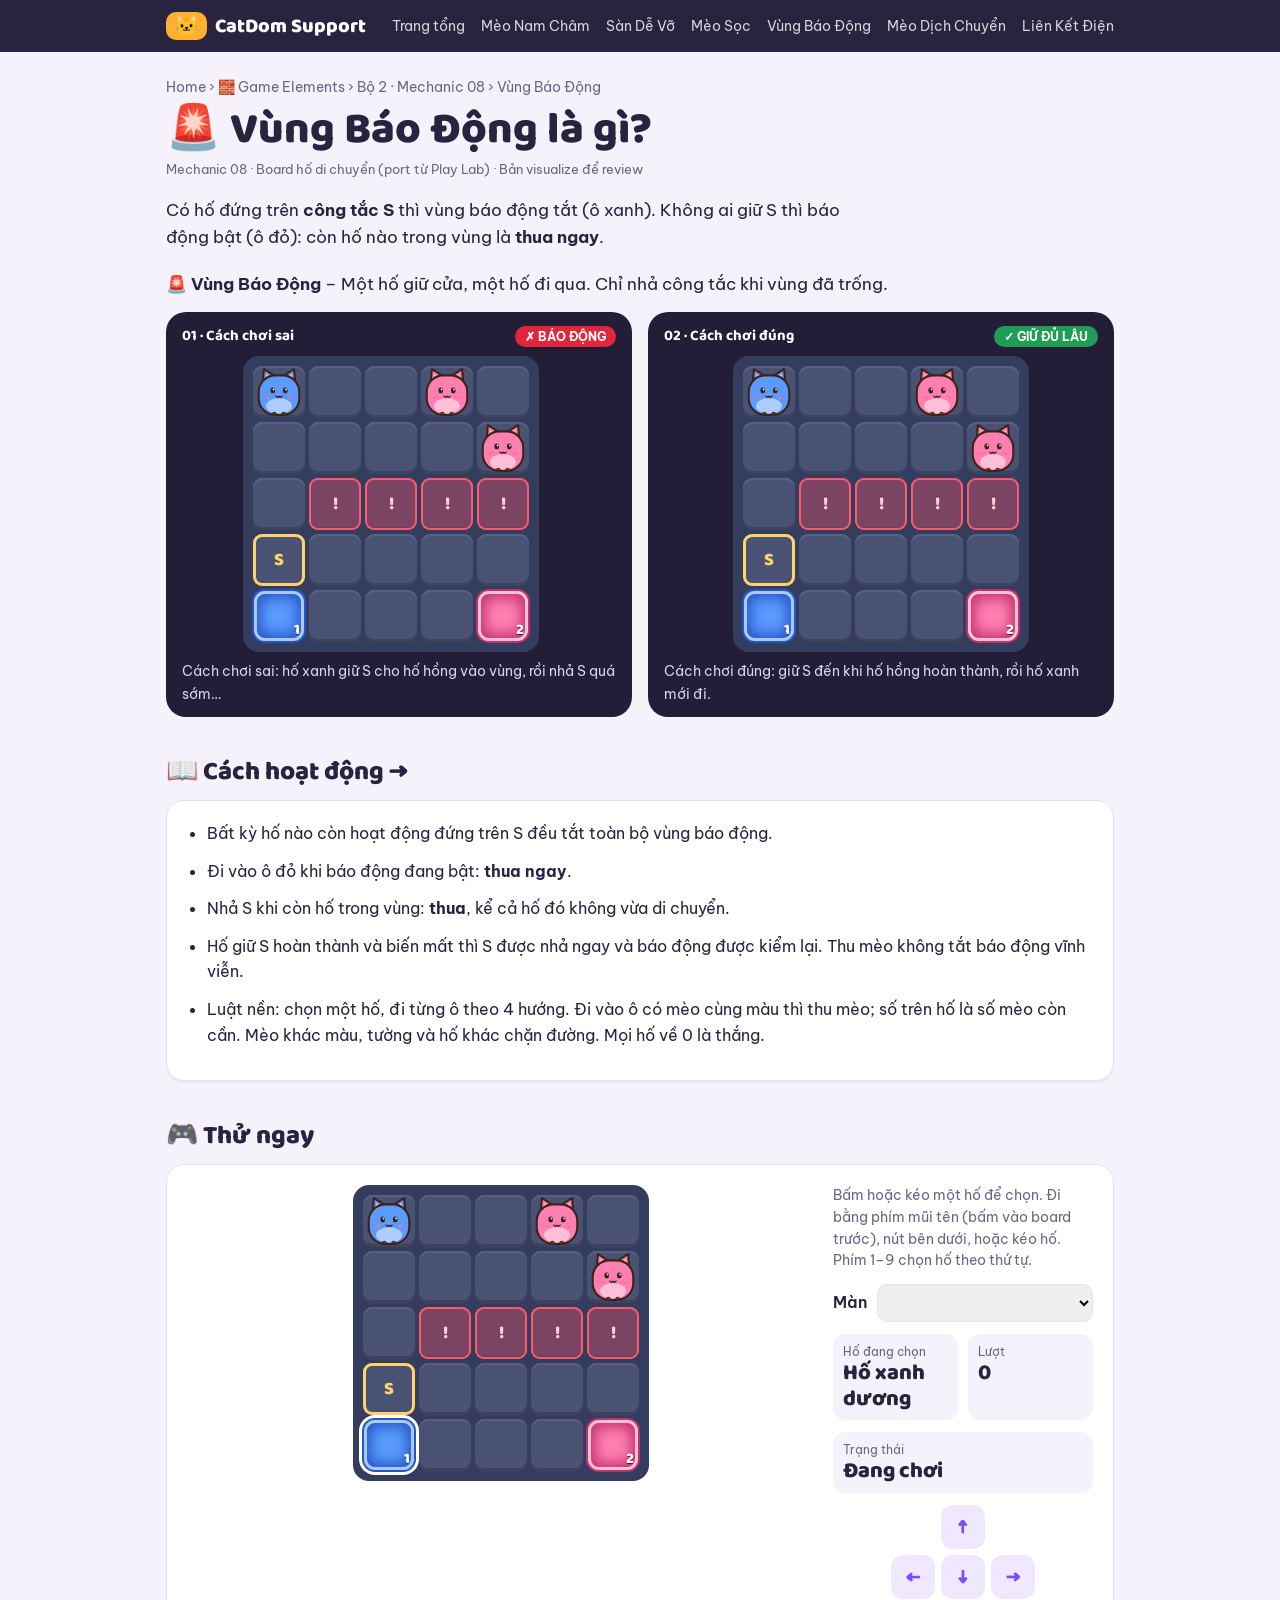
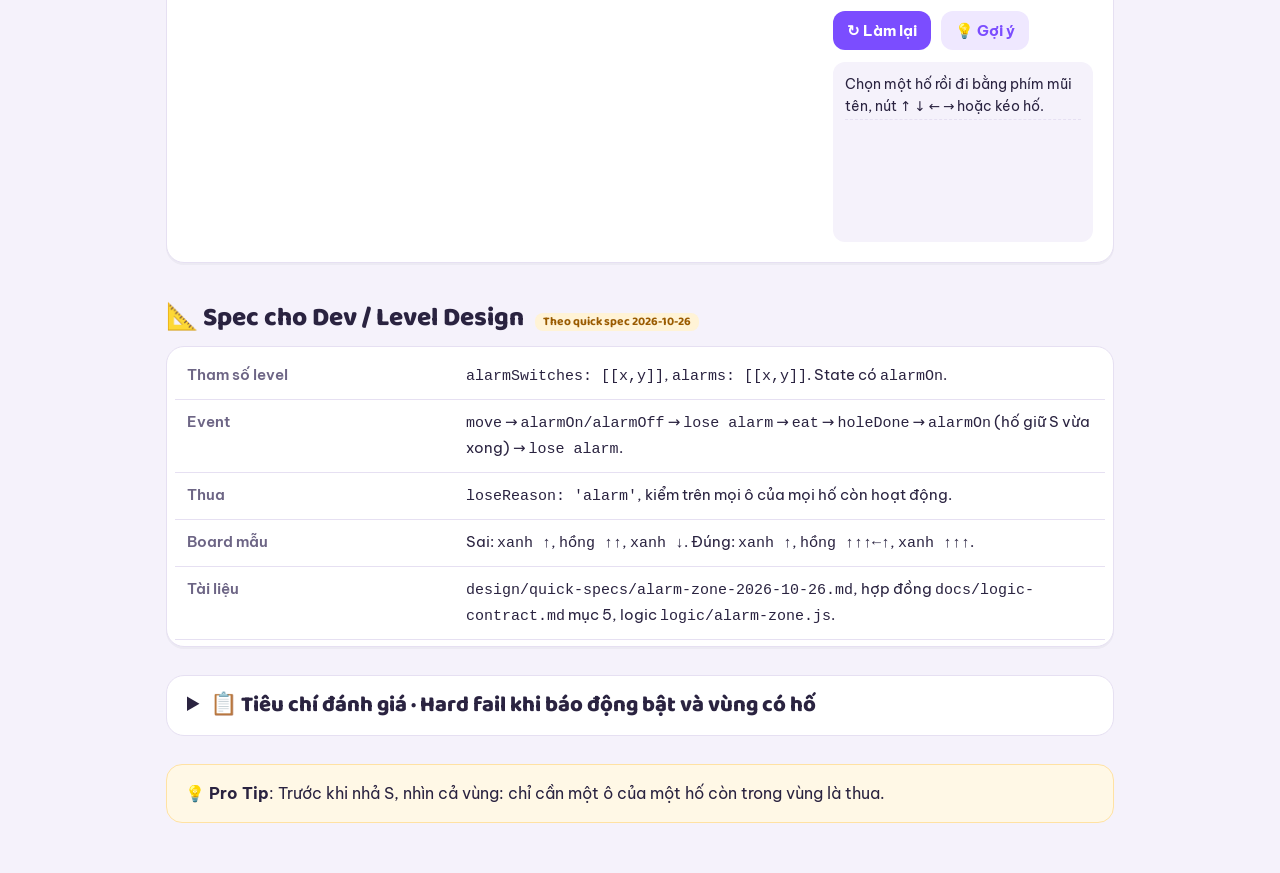
==== alarm-zone.html @ f77ca45d "[orchestrator] Bước 4–6 hợp nhất Play Lab: kit board hố di chuyển, 6 trang chi tiết, trang tổng 10 m" ====
<!doctype html>
<html lang="vi">
<head>
<meta charset="utf-8">
<meta name="viewport" content="width=device-width, initial-scale=1">
<title>Vùng Báo Động</title>
<link rel="preconnect" href="https://fonts.googleapis.com">
<link rel="preconnect" href="https://fonts.gstatic.com" crossorigin>
<link href="https://fonts.googleapis.com/css2?family=Baloo+2:wght@600;700;800&family=Be+Vietnam+Pro:wght@400;500;600;700&display=swap" rel="stylesheet">
<link rel="stylesheet" href="assets/catdom-kit.css">
<script src="https://cdnjs.cloudflare.com/ajax/libs/gsap/3.12.5/gsap.min.js"></script>
<script src="logic/_board-move.js" onerror="this.remove()"></script>
<script src="logic/alarm-zone.js" onerror="this.remove()"></script>
<script src="boards/lab-fixtures.js"></script>
<script src="assets/catdom-kit.js"></script>
</head>
<body>
<header class="topbar"><div class="in">
  <div class="logo"><span>🐱</span> CatDom Support</div>
  <nav><a href="index.html">Trang tổng</a><a href="magnet.html">Mèo Nam Châm</a><a href="fragile-floor.html">Sàn Dễ Vỡ</a><a href="stripe-cat.html">Mèo Sọc</a><a href="alarm-zone.html">Vùng Báo Động</a><a href="teleport-cat.html">Mèo Dịch Chuyển</a><a href="electric-link.html">Liên Kết Điện</a></nav>
</div></header>

<main>
  <div class="crumb">Home › 🧱 Game Elements › Bộ 2 · Mechanic 08 › Vùng Báo Động</div>
  <h1>🚨 Vùng Báo Động là gì?</h1>
  <div class="meta">Mechanic 08 · Board hố di chuyển (port từ Play Lab) · Bản visualize để review</div>

  <p class="lead">Có hố đứng trên <b>công tắc S</b> thì vùng báo động tắt (ô xanh). Không ai giữ S thì báo động bật (ô đỏ): còn hố nào trong vùng là <b>thua ngay</b>.</p>

  <p class="entry">🚨 <b>Vùng Báo Động</b> – Một hố giữ cửa, một hố đi qua. Chỉ nhả công tắc khi vùng đã trống.</p>

  <div class="demos">
    <div class="demo">
      <div class="demo-head">01 · Cách chơi sai <span class="pill bad">✗ BÁO ĐỘNG</span></div>
      <div class="stage-wrap"><div id="demoBad"></div></div>
      <div class="caption" id="capBad"></div>
    </div>
    <div class="demo">
      <div class="demo-head">02 · Cách chơi đúng <span class="pill ok">✓ GIỮ ĐỦ LÂU</span></div>
      <div class="stage-wrap"><div id="demoGood"></div></div>
      <div class="caption" id="capGood"></div>
    </div>
  </div>

  <h2>📖 Cách hoạt động →</h2>
  <div class="card">
    <ul class="rules">
      <li>Bất kỳ hố nào còn hoạt động đứng trên S đều tắt toàn bộ vùng báo động.</li>
      <li>Đi vào ô đỏ khi báo động đang bật: <b>thua ngay</b>.</li>
      <li>Nhả S khi còn hố trong vùng: <b>thua</b>, kể cả hố đó không vừa di chuyển.</li>
      <li>Hố giữ S hoàn thành và biến mất thì S được nhả ngay và báo động được kiểm lại. Thu mèo không tắt báo động vĩnh viễn.</li>
      <li>Luật nền: chọn một hố, đi từng ô theo 4 hướng. Đi vào ô có mèo cùng màu thì thu mèo; số trên hố là số mèo còn cần. Mèo khác màu, tường và hố khác chặn đường. Mọi hố về 0 là thắng.</li>
    </ul>
  </div>

  <h2>🎮 Thử ngay</h2>
  <div class="card play">
    <div><div class="stage-wrap"><div id="playStage"></div></div></div>
    <div class="panel">
      <p class="hint">Bấm hoặc kéo một hố để chọn. Đi bằng phím mũi tên (bấm vào board trước), nút bên dưới, hoặc kéo hố. Phím 1–9 chọn hố theo thứ tự.</p>
      <div class="ctrl"><label for="fixture">Màn</label><select id="fixture"></select></div>
      <div class="stat">
        <div><small>Hố đang chọn</small><strong id="sHole">–</strong></div>
        <div><small>Lượt</small><strong id="sTurn">0</strong></div>
      </div>
      <div class="stat"><div><small>Trạng thái</small><strong id="sStatus">–</strong></div></div>
      <div class="pad-ctrl" role="group" aria-label="Đi hố đang chọn">
        <button type="button" data-dir="0,-1" aria-label="Lên">↑</button><button type="button" data-dir="-1,0" aria-label="Trái">←</button>
        <button type="button" data-dir="0,1" aria-label="Xuống">↓</button><button type="button" data-dir="1,0" aria-label="Phải">→</button>
      </div>
      <div class="ctrl"><button class="btn" id="reset" type="button">↻ Làm lại</button><button class="btn ghost" id="hint" type="button">💡 Gợi ý</button></div>
      <div class="log" id="log" aria-live="polite"></div>
    </div>
  </div>

  <h2>📐 Spec cho Dev / Level Design <span class="tag">Theo quick spec 2026-10-26</span></h2>
  <div class="card" style="padding:6px 8px">
    <table>
      <tr><th>Tham số level</th><td><code>alarmSwitches: [[x,y]]</code>, <code>alarms: [[x,y]]</code>. State có <code>alarmOn</code>.</td></tr>
      <tr><th>Event</th><td><code>move</code> → <code>alarmOn/alarmOff</code> → <code>lose alarm</code> → <code>eat</code> → <code>holeDone</code> → <code>alarmOn</code> (hố giữ S vừa xong) → <code>lose alarm</code>.</td></tr>
      <tr><th>Thua</th><td><code>loseReason: 'alarm'</code>, kiểm trên mọi ô của mọi hố còn hoạt động.</td></tr>
      <tr><th>Board mẫu</th><td>Sai: <code>xanh ↑</code>, <code>hồng ↑↑</code>, <code>xanh ↓</code>. Đúng: <code>xanh ↑</code>, <code>hồng ↑↑↑←↑</code>, <code>xanh ↑↑↑</code>.</td></tr>
      <tr><th>Tài liệu</th><td><code>design/quick-specs/alarm-zone-2026-10-26.md</code>, hợp đồng <code>docs/logic-contract.md</code> mục 5, logic <code>logic/alarm-zone.js</code>.</td></tr>
    </table>
  </div>

  <details class="review">
    <summary>📋 Tiêu chí đánh giá · Hard fail khi báo động bật và vùng có hố</summary>
    <div class="criteria">
      <article><div class="n">01</div><h3>Hiểu sau vài thao tác?</h3><p>Cho Xanh đi lên một ô, nhấn S: toàn bộ ô đỏ chuyển xanh. Cho Hồng đi lên hai ô vào vùng, rồi cho Xanh đi xuống: vùng đỏ bật lại và màn thua.</p><p><b>Hỏi người chơi:</b> Hố nào đang giữ S? Trước khi nhả, còn hố nào nằm trong vùng báo động không?</p></article>
      <article><div class="n">02</div><h3>Có case stuck / thua rõ ràng?</h3><p>Đi vào vùng đỏ khi S chưa được nhấn: thua ngay. Khi S được nhả, kiểm tra tất cả hố còn hoạt động: chỉ cần một hố còn nằm trong vùng thì thua, kể cả hố đó không vừa di chuyển.</p><p><b>Case an toàn:</b> Giữ công tắc đến khi hố đi qua đã ra khỏi toàn bộ vùng nguy hiểm hoặc hoàn thành và biến mất. Vùng trống thì có thể nhả S an toàn. Có thể bật/tắt lại nhiều lần.</p></article>
      <article><div class="n">03</div><h3>Visual có dễ demo?</h3><p>S có viền vàng và nhãn GIỮ khi được nhấn. Đường nối từ S tới vùng thể hiện quan hệ. Ô đỏ có ! khi bật, ô xanh có dấu kiểm khi tắt; trạng thái trên board cập nhật ngay.</p><p><b>Cần quan sát:</b> Người xem có hiểu công tắc phải được giữ liên tục và việc thu mèo không mở đường vĩnh viễn không?</p></article>
      <article><div class="n">04</div><h3>Thay đổi cách chơi ra sao?</h3><p>Người chơi dành một hố để hỗ trợ hố khác đi qua, rồi chỉ rút hố giữ khi tuyến đã an toàn.</p><p><b>Quyết định mới:</b> Chọn hố giữ S và thời điểm nhường đường. Hoàn thành hố giữ quá sớm cũng làm công tắc nhả và có thể gây thua.</p><p><b>Mật độ trên map:</b> Giới thiệu: một công tắc, một vùng và hai hố. Demo có case nhả sớm gây thua cùng case giữ đủ lâu để hoàn thành.</p><p><b>Rủi ro cần thử:</b> Cần nhìn rõ các ô vùng nguy hiểm kể cả khi báo động đang tắt. Nếu hố giữ hoàn thành trên S, phải biểu thị rõ công tắc vừa được nhả.</p></article>
    </div>
  </details>

  <div class="tip">💡 <b>Pro Tip</b>: Trước khi nhả S, nhìn cả vùng: chỉ cần một ô của một hố còn trong vùng là thua.</div>
</main>

<script>
CatDom.labPage('alarm-zone', {
  bad: "Cách chơi sai: hố xanh giữ S cho hố hồng vào vùng, rồi nhả S quá sớm…",
  good: "Cách chơi đúng: giữ S đến khi hố hồng hoàn thành, rồi hố xanh mới đi."
});
</script>
</body>
</html>
---- assets/catdom-kit.css ----
/* Bộ style dùng chung cho các trang demo mechanic CatDom. Tách từ selfish-cat.html (file mẫu chuẩn). */
:root{
  --bg:#f5f2fb; --card:#ffffff; --ink:#2a2340; --muted:#6d6585; --line:#e6e0f2;
  --accent:#7b4dff; --accent-soft:#efe8ff; --ok:#1f9d55; --ok-soft:#e3f7ea; --bad:#e0263b; --bad-soft:#fde6e9; --warn:#f08a00;
  --board:#353d5e; --tile:#4a5274; --tile-hi:#566086;
}
*{box-sizing:border-box}
html,body{margin:0}
body{background:var(--bg);color:var(--ink);font:16px/1.6 "Be Vietnam Pro",system-ui,sans-serif}
a{color:var(--accent)}
.topbar{background:#2a2340;color:#fff}
.topbar .in{max-width:980px;margin:auto;padding:12px 16px;display:flex;align-items:center;gap:10px}
.logo{font:800 20px/1 "Baloo 2",sans-serif;display:flex;align-items:center;gap:8px}
.logo span{background:#ffb02e;color:#2a2340;border-radius:10px;padding:4px 8px}
.topbar nav{margin-left:auto;display:flex;gap:16px;font-size:14px;opacity:.8}
.topbar nav a{color:#fff;text-decoration:none}
main{max-width:980px;margin:auto;padding:16px 16px 64px}
.crumb{font-size:14px;color:var(--muted);margin:8px 0 4px}
h1{font:800 clamp(30px,5vw,44px)/1.1 "Baloo 2",sans-serif;margin:8px 0 4px}
h2{font:800 26px/1.2 "Baloo 2",sans-serif;margin:40px 0 12px}
h3{font:700 19px/1.3 "Baloo 2",sans-serif;margin:0 0 4px}
.meta{font-size:13px;color:var(--muted)}
.card{background:var(--card);border:1px solid var(--line);border-radius:18px;padding:20px;box-shadow:0 2px 0 rgba(42,35,64,.04)}
.lead{font-size:17px;max-width:720px}
.entry{font-size:17px;margin:20px 0 14px}
.entry b{font-weight:700}

/* ---------- demo "GIF" ---------- */
.demos{display:grid;grid-template-columns:repeat(auto-fit,minmax(300px,1fr));gap:16px}
.demo{background:#231d38;border-radius:20px;padding:12px;color:#fff;overflow:hidden}
.demo-head{display:flex;align-items:center;justify-content:space-between;font:700 15px "Baloo 2",sans-serif;margin:0 4px 8px}
.pill{font:700 12px "Be Vietnam Pro",sans-serif;padding:3px 10px;border-radius:99px}
.pill.ok{background:var(--ok);color:#fff}.pill.bad{background:var(--bad);color:#fff}
.caption{min-height:44px;margin:8px 4px 0;font-size:14px;color:#d9d2f0;display:flex;align-items:center}
.stage-wrap{position:relative;width:100%;margin:0 auto}
.stage{position:absolute;left:0;top:0;transform-origin:0 0;border-radius:16px;background:var(--board);overflow:hidden;user-select:none}
.board,.lyr{position:absolute;inset:0}
.lyr{pointer-events:none}
.lyr.cats{pointer-events:auto}
.tile{position:absolute;width:52px;height:52px;margin:2px;border-radius:9px;background:var(--tile);box-shadow:inset 0 -3px 0 rgba(0,0,0,.18),inset 0 2px 0 var(--tile-hi)}
.hole{position:absolute;border-radius:11px}
.cat{position:absolute;width:56px;height:56px;display:grid;place-items:center}
.cat .body{width:52px;height:52px}
.cat svg{width:100%;height:100%;overflow:visible;display:block}
.clickable{cursor:pointer}
.cat.clickable:hover .body{transform:translateY(-3px);transition:transform .15s}
.badge{position:absolute;top:-4px;right:-4px;min-width:24px;height:24px;padding:0 6px;border-radius:12px;background:#fff;color:#2a2340;
  border:2.5px solid #2a2340;font:800 15px/19px "Baloo 2",sans-serif;text-align:center;z-index:2}
.badge.warn{background:#ffb02e}
.badge.danger{background:var(--bad);color:#fff;animation:pulse .6s ease-in-out infinite}
.badge.ok{background:var(--ok);color:#fff}
@keyframes pulse{50%{transform:scale(1.22)}}
.huff .body{animation:huff 2.4s ease-in-out infinite}
.angry .body{animation:rage .18s linear infinite}
@keyframes huff{0%,100%{transform:scale(1)}45%{transform:scale(1.04,.97)}55%{transform:scale(.98,1.03)}}
@keyframes rage{0%{transform:translate(-1.5px,0) rotate(-2deg)}50%{transform:translate(1.5px,0) rotate(2deg)}100%{transform:translate(-1.5px,0) rotate(-2deg)}}
.bubble{position:absolute;bottom:52px;left:50%;transform:translateX(-50%);white-space:nowrap;background:#fff;color:#2a2340;
  font:700 12px "Be Vietnam Pro",sans-serif;padding:4px 9px;border-radius:10px;opacity:0;z-index:3;pointer-events:none}
.bubble:after{content:"";position:absolute;left:50%;bottom:-5px;margin-left:-5px;border:5px solid transparent;border-top-color:#fff;border-bottom:0}
.bubble.at-left{left:2px;transform:none}.bubble.at-left:after{left:24px}
.bubble.at-right{left:auto;right:2px;transform:none}.bubble.at-right:after{left:auto;right:19px}
.fx{position:absolute;inset:0;width:100%;height:100%;pointer-events:none;z-index:4;overflow:visible}
.claws{position:absolute;inset:0;width:100%;height:100%;pointer-events:none;z-index:5}
.claws path{fill:none;stroke:#e0263b;stroke-width:4.5;stroke-linecap:round;stroke-dasharray:1;stroke-dashoffset:1;filter:drop-shadow(0 0 3px rgba(255,255,255,.7))}
.flash{position:absolute;inset:0;background:#e0263b;opacity:0;pointer-events:none;z-index:4}
.banner{position:absolute;left:50%;top:50%;transform:translate(-50%,-50%);z-index:6;opacity:0;pointer-events:none;
  font:800 24px/1.1 "Baloo 2",sans-serif;color:#fff;padding:10px 18px;border-radius:16px;text-align:center;white-space:nowrap;border:3px solid #fff}
.banner.ok{background:var(--ok)}.banner.bad{background:var(--bad)}.banner.info{background:#2a2340}
.hand{position:absolute;font-size:34px;z-index:7;opacity:0;pointer-events:none;filter:drop-shadow(0 3px 2px rgba(0,0,0,.4))}
.nologic{position:absolute;inset:0;display:grid;place-items:center;text-align:center;padding:16px;z-index:8;
  background:rgba(35,29,56,.82);color:#fff;font:700 15px/1.4 "Be Vietnam Pro",sans-serif}

/* ---------- vật thể mechanic ---------- */
.zone{position:absolute;border:3px dashed #8be06b;border-radius:12px;background:rgba(139,224,107,.08);pointer-events:none}
.zone.danger{border-color:#ffb02e;background:rgba(255,176,46,.1)}
.zone.full{border-color:var(--bad);background:rgba(224,38,59,.18)}
.zone.clean{border-color:#5bd1ff;background:rgba(91,209,255,.1)}
.zone-label{position:absolute;bottom:4px;left:50%;transform:translateX(-50%);z-index:3;background:#1f6b2a;color:#fff;border:2px solid #fff;
  border-radius:10px;padding:0 8px;font:800 13px/20px "Baloo 2",sans-serif;white-space:nowrap}
.zone.danger .zone-label{background:#c26a00}.zone.full .zone-label{background:var(--bad)}.zone.clean .zone-label{background:#1878a8}
.weed{position:absolute;width:56px;height:56px;pointer-events:none}
.weed svg{width:100%;height:100%;display:block;overflow:visible}
.item{position:absolute;width:56px;height:56px;display:grid;place-items:center}
.item svg{width:44px;height:44px;overflow:visible;filter:drop-shadow(0 0 6px rgba(126,255,170,.8))}
.item .body{animation:bob 1.6s ease-in-out infinite}
@keyframes bob{50%{transform:translateY(-4px)}}
.box{position:absolute;width:56px;height:56px}
.box svg{position:absolute;inset:0;width:100%;height:100%}
.box .cat{left:6px;top:-12px;width:44px;height:44px;transform-origin:50% 100%}
.box .cat .body{width:42px;height:42px}
.box .count{position:absolute;bottom:2px;left:50%;transform:translateX(-50%);color:#fff;font:800 14px/1 "Baloo 2";text-shadow:0 1px 0 #000;z-index:2}
.box .shield{position:absolute;top:-6px;left:-4px;font-size:15px;z-index:3}
.mark{position:absolute;left:-6px;top:-6px;width:26px;height:26px;z-index:2}
.mark svg{width:100%;height:100%;overflow:visible}

/* ---------- board hố di chuyển (mechanic 05–10) ---------- */
.mv-cell{position:absolute;width:52px;height:52px;margin:2px;border-radius:9px;display:grid;place-items:center;font:800 18px/1 "Baloo 2",sans-serif;pointer-events:none}
.mv-wall{background:#1d2238;box-shadow:inset 0 0 0 2px #12162a}
.mv-floor{border:3px dashed #e8b46a;color:#ffd59a;font-size:13px;place-items:end end;padding:0 4px 2px 0}
.mv-floor.broken{background:#16121f;border:3px solid var(--bad);color:var(--bad);font-size:20px;place-items:center;padding:0}
.mv-alarm.on{background:rgba(224,38,59,.32);box-shadow:inset 0 0 0 2px #ff5a6b;color:#ffd0d5}
.mv-alarm.off{background:rgba(31,157,85,.28);box-shadow:inset 0 0 0 2px #4cd98a;color:#c9ffd9}
.mv-switch{border:3px solid #ffd36b;color:#ffd36b}
.mv-switch.held{background:rgba(255,211,107,.28)}
.mv-pad{border:3px solid #ffd84a;color:#ffd84a}
.mv-beam{border:2px dashed rgba(255,216,74,.55)}
.mv-beam.on{background:rgba(255,216,74,.42);box-shadow:0 0 14px 3px rgba(255,216,74,.8);border-style:solid;color:#fff}
.mv-range{position:absolute;border:2px dashed rgba(255,216,74,.85);border-radius:12px;background:rgba(255,216,74,.08);pointer-events:none}
.hole-tag{position:absolute;right:4px;bottom:3px;color:#fff;font:800 15px/1 "Baloo 2",sans-serif;text-shadow:0 1px 0 rgba(0,0,0,.6)}
.hole.sel{outline:3px solid #fff;outline-offset:2px}
.badge.mv{font-size:13px;line-height:19px;padding:0 4px}
.stage:focus-visible{outline:3px solid #ffb02e;outline-offset:3px}
.pad-ctrl{display:grid;grid-template-columns:repeat(3,44px);grid-template-rows:repeat(2,44px);gap:6px;justify-content:center}
.pad-ctrl button{border:0;border-radius:12px;background:var(--accent-soft);color:var(--accent);font:800 20px "Baloo 2";cursor:pointer}
.pad-ctrl [data-dir="0,-1"]{grid-column:2;grid-row:1}.pad-ctrl [data-dir="-1,0"]{grid-column:1;grid-row:2}
.pad-ctrl [data-dir="0,1"]{grid-column:2;grid-row:2}.pad-ctrl [data-dir="1,0"]{grid-column:3;grid-row:2}
.ctrl select{flex:1;min-width:0;border:1px solid var(--line);border-radius:10px;padding:8px;font:600 14px "Be Vietnam Pro"}
.btn.ghost{background:var(--accent-soft);color:var(--accent)}

/* ---------- tiêu chí đánh giá (ngoài .demos và .card.play để iframe trang tổng không hiện) ---------- */
details.review{margin-top:28px;background:var(--card);border:1px solid var(--line);border-radius:18px;padding:0 20px}
details.review summary{cursor:pointer;font:800 22px/1.2 "Baloo 2",sans-serif;padding:16px 0}
.criteria{display:grid;grid-template-columns:repeat(auto-fit,minmax(260px,1fr));gap:14px;padding-bottom:20px}
.criteria article{background:var(--bg);border-radius:14px;padding:14px 16px}
.criteria .n{font:800 13px "Baloo 2";color:var(--accent)}
.criteria h3{font-size:17px}
.criteria p{margin:6px 0 0;font-size:14.5px}

/* ---------- rules ---------- */
ul.rules{padding-left:20px;margin:0}
ul.rules li{margin:0 0 12px}
.formula{display:flex;flex-wrap:wrap;gap:8px;align-items:center;font:700 16px "Baloo 2",sans-serif;margin:14px 0 4px}
.chip{background:var(--accent-soft);color:var(--accent);border-radius:10px;padding:4px 10px}
.chip.bad{background:var(--bad-soft);color:var(--bad)}.chip.ok{background:var(--ok-soft);color:var(--ok)}

/* ---------- states ---------- */
.states{display:grid;grid-template-columns:repeat(auto-fit,minmax(160px,1fr));gap:12px}
.state{background:var(--card);border:1px solid var(--line);border-radius:16px;padding:14px;text-align:center}
.state .mini{position:relative;width:76px;height:76px;margin:6px auto 10px}
.state .mini>.cat,.state .mini>.box,.state .mini>.item,.state .mini>.weed{transform:scale(1.3);transform-origin:0 0}
.state p{margin:4px 0 0;font-size:13.5px;color:var(--muted)}

/* ---------- playground ---------- */
.play{display:grid;grid-template-columns:minmax(0,1fr) 260px;gap:18px;align-items:start}
.panel{display:flex;flex-direction:column;gap:12px}
.ctrl{display:flex;align-items:center;gap:10px;font-weight:600;flex-wrap:wrap}
.step{display:inline-flex;align-items:center;border:1px solid var(--line);border-radius:12px;overflow:hidden}
.step button{width:36px;height:36px;border:0;background:var(--accent-soft);color:var(--accent);font:800 20px "Baloo 2";cursor:pointer}
.step output{width:44px;text-align:center;font:800 18px "Baloo 2"}
.btn{border:0;border-radius:12px;padding:10px 14px;background:var(--accent);color:#fff;font:700 15px "Be Vietnam Pro";cursor:pointer}
.btn:hover{filter:brightness(1.08)}
.stat{display:flex;gap:10px}
.stat div{flex:1;background:var(--bg);border-radius:12px;padding:8px 10px}
.stat small{display:block;font-size:12px;color:var(--muted)}
.stat strong{font:800 22px/1.1 "Baloo 2"}
.log{background:var(--bg);border-radius:12px;padding:10px 12px;font-size:13.5px;height:180px;overflow:auto}
.log div{padding:2px 0;border-bottom:1px dashed var(--line)}
.log .b{color:var(--bad);font-weight:700}.log .g{color:var(--ok);font-weight:700}
.hint{font-size:13.5px;color:var(--muted);margin:0}

/* ---------- spec ---------- */
table{width:100%;border-collapse:collapse;font-size:15px}
th,td{text-align:left;padding:10px 12px;border-bottom:1px solid var(--line);vertical-align:top}
th{width:30%;color:var(--muted);font-weight:600}
.tag{display:inline-block;font-size:12px;font-weight:700;background:#fff3d6;color:#9a5b00;border-radius:8px;padding:2px 8px;margin-left:6px}
.tip{background:#fff8e6;border:1px solid #ffe2a3;border-radius:16px;padding:16px 18px;margin-top:28px}

@media (max-width:760px){
  .play{grid-template-columns:1fr}
  .topbar nav{display:none}
  th{width:38%}
}
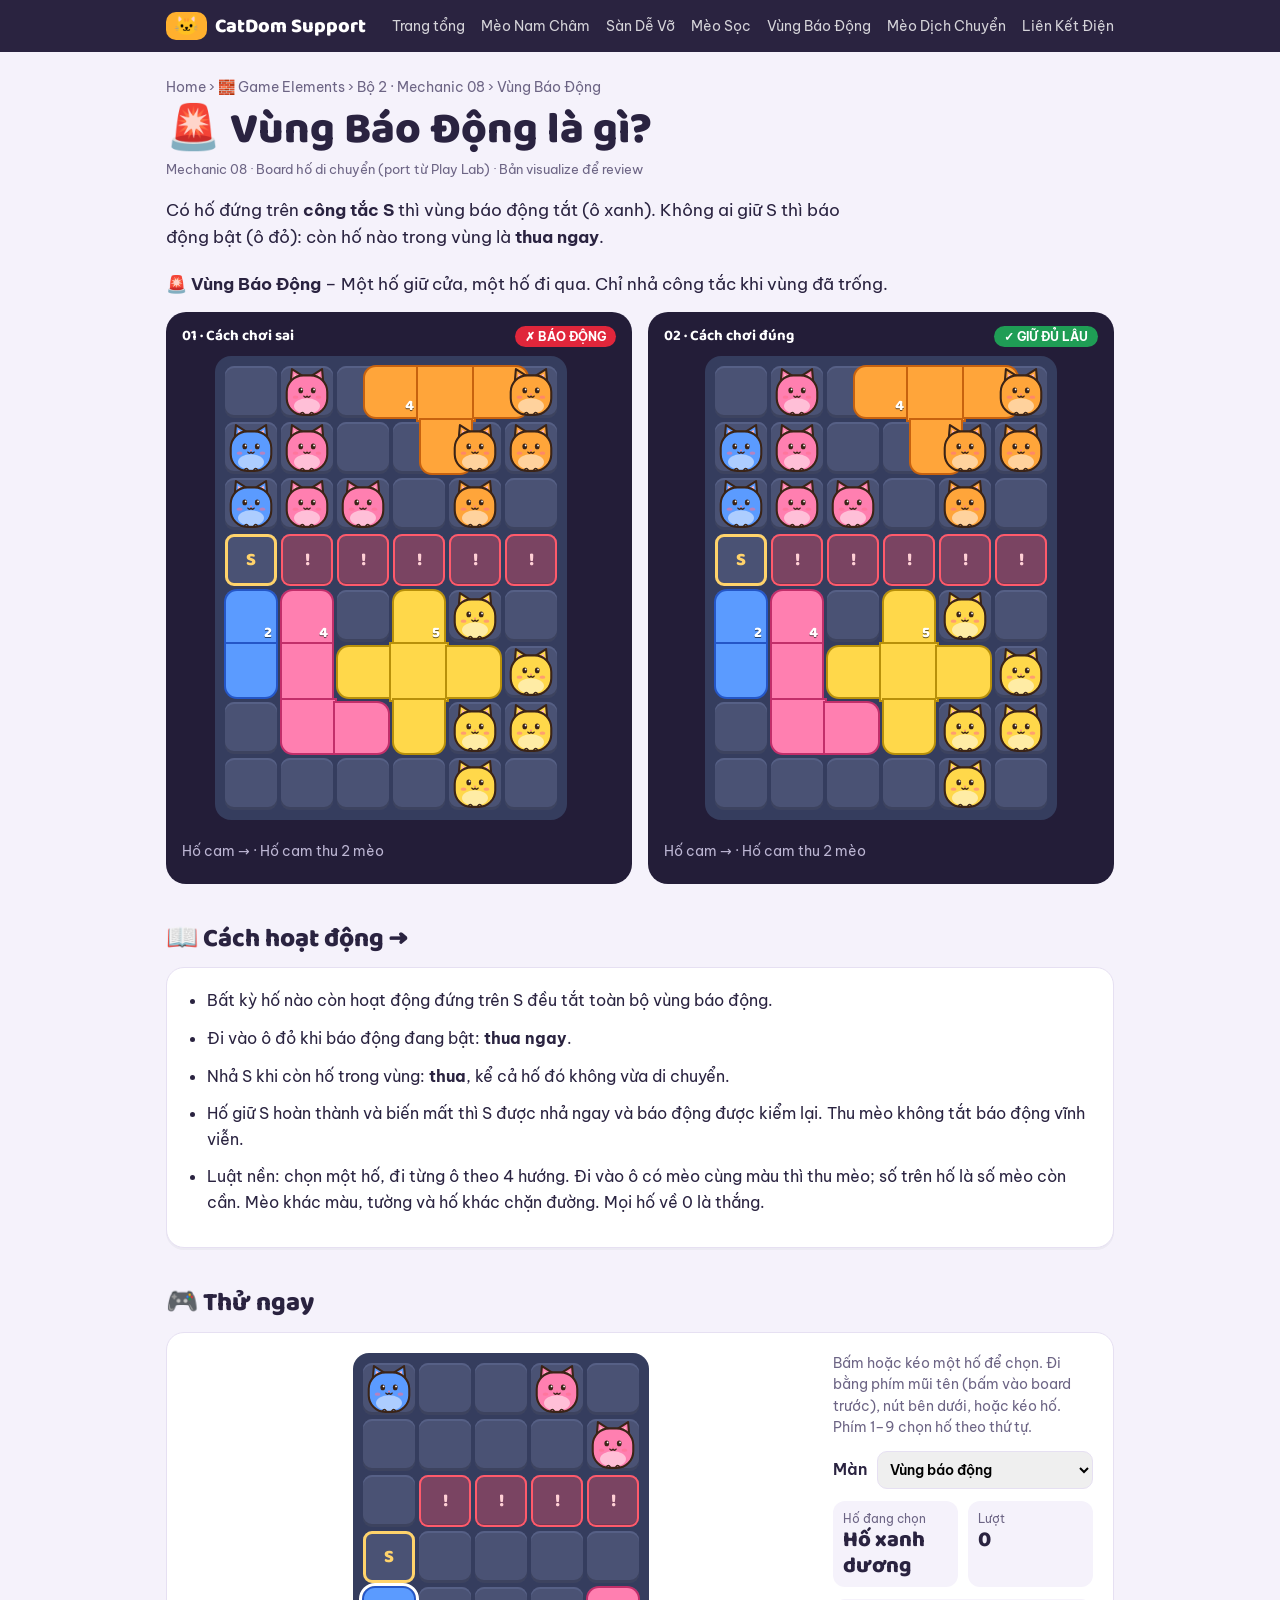
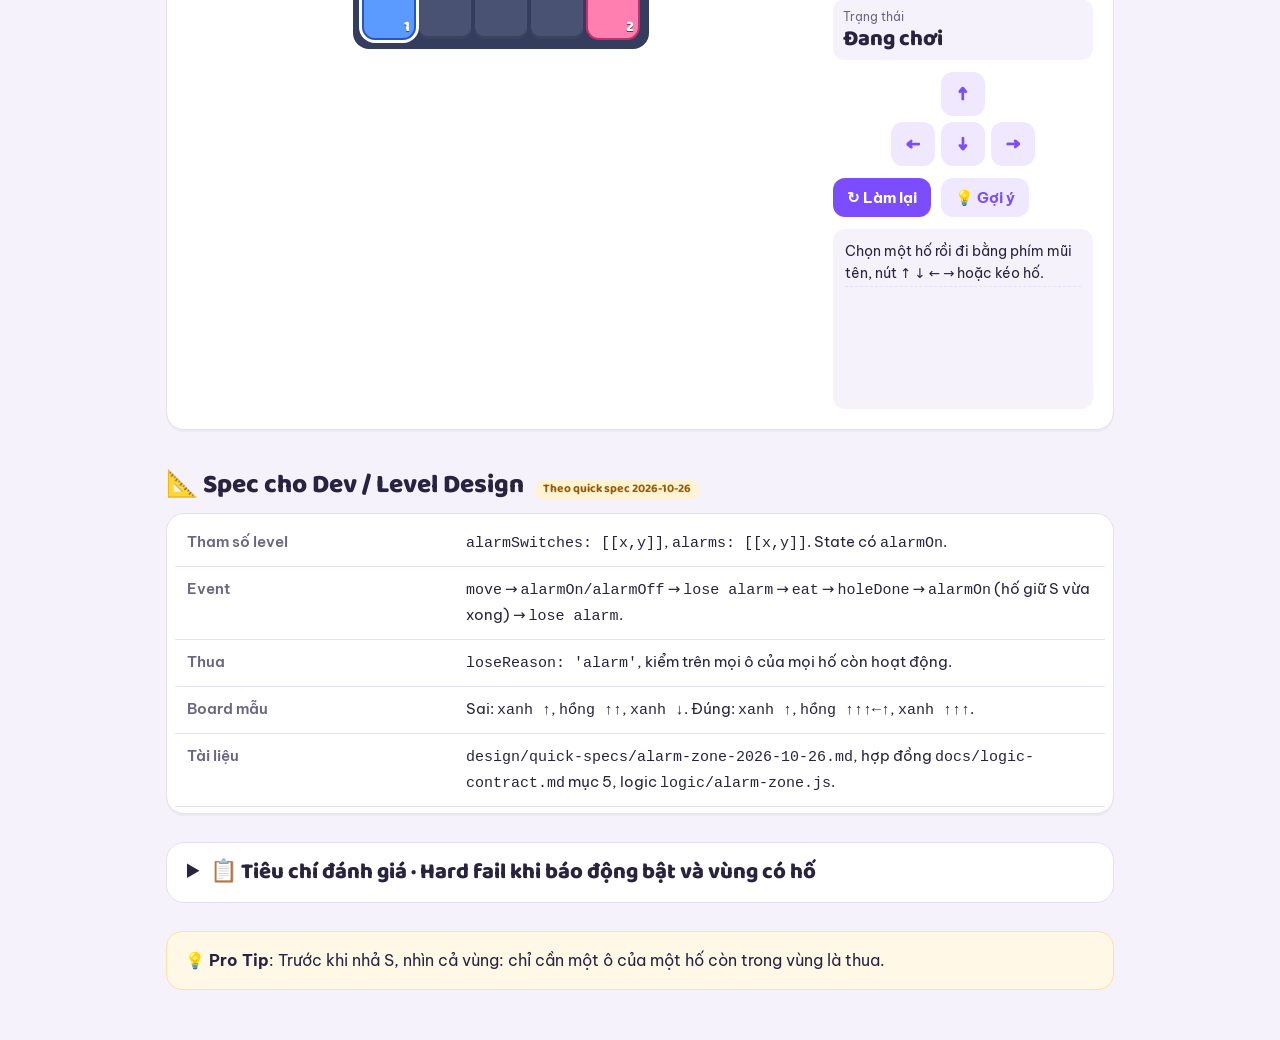
==== commit 4184ddea: "[orchestrator] real-board: chú thích demo khớp board demo mới Co-Authored-By: Claude Opus 5.5 <norep" ====
--- a/alarm-zone.html
+++ b/alarm-zone.html
@@ -99,8 +99,8 @@
 
 <script>
 CatDom.labPage('alarm-zone', {
-  bad: "Cách chơi sai: hố xanh giữ S cho hố hồng vào vùng, rồi nhả S quá sớm…",
-  good: "Cách chơi đúng: giữ S đến khi hố hồng hoàn thành, rồi hố xanh mới đi."
+  bad: "Cách chơi sai: hố xanh giữ S cho hố hồng vào hành lang, rồi nhả S khi hồng còn trong vùng…",
+  good: "Cách chơi đúng: giữ S đến khi hố hồng vượt hẳn hành lang và hoàn thành, rồi hố xanh mới rời công tắc."
 });
 </script>
 </body>
--- a/assets/catdom-kit.css
+++ b/assets/catdom-kit.css
@@ -39,6 +39,7 @@
 .lyr.cats{pointer-events:auto}
 .tile{position:absolute;width:52px;height:52px;margin:2px;border-radius:9px;background:var(--tile);box-shadow:inset 0 -3px 0 rgba(0,0,0,.18),inset 0 2px 0 var(--tile-hi)}
 .hole{position:absolute;border-radius:11px}
+.hole-cell{position:absolute}
 .cat{position:absolute;width:56px;height:56px;display:grid;place-items:center}
 .cat .body{width:52px;height:52px}
 .cat svg{width:100%;height:100%;overflow:visible;display:block}
@@ -108,6 +109,8 @@
 .mv-range{position:absolute;border:2px dashed rgba(255,216,74,.85);border-radius:12px;background:rgba(255,216,74,.08);pointer-events:none}
 .hole-tag{position:absolute;right:4px;bottom:3px;color:#fff;font:800 15px/1 "Baloo 2",sans-serif;text-shadow:0 1px 0 rgba(0,0,0,.6)}
 .hole.sel{outline:3px solid #fff;outline-offset:2px}
+.hole.has-cells.sel,.hole:has(.hole-cell).sel{outline:none}
+.hole.sel .hole-cell{outline:3px solid #fff;outline-offset:2px}
 .badge.mv{font-size:13px;line-height:19px;padding:0 4px}
 .stage:focus-visible{outline:3px solid #ffb02e;outline-offset:3px}
 .pad-ctrl{display:grid;grid-template-columns:repeat(3,44px);grid-template-rows:repeat(2,44px);gap:6px;justify-content:center}
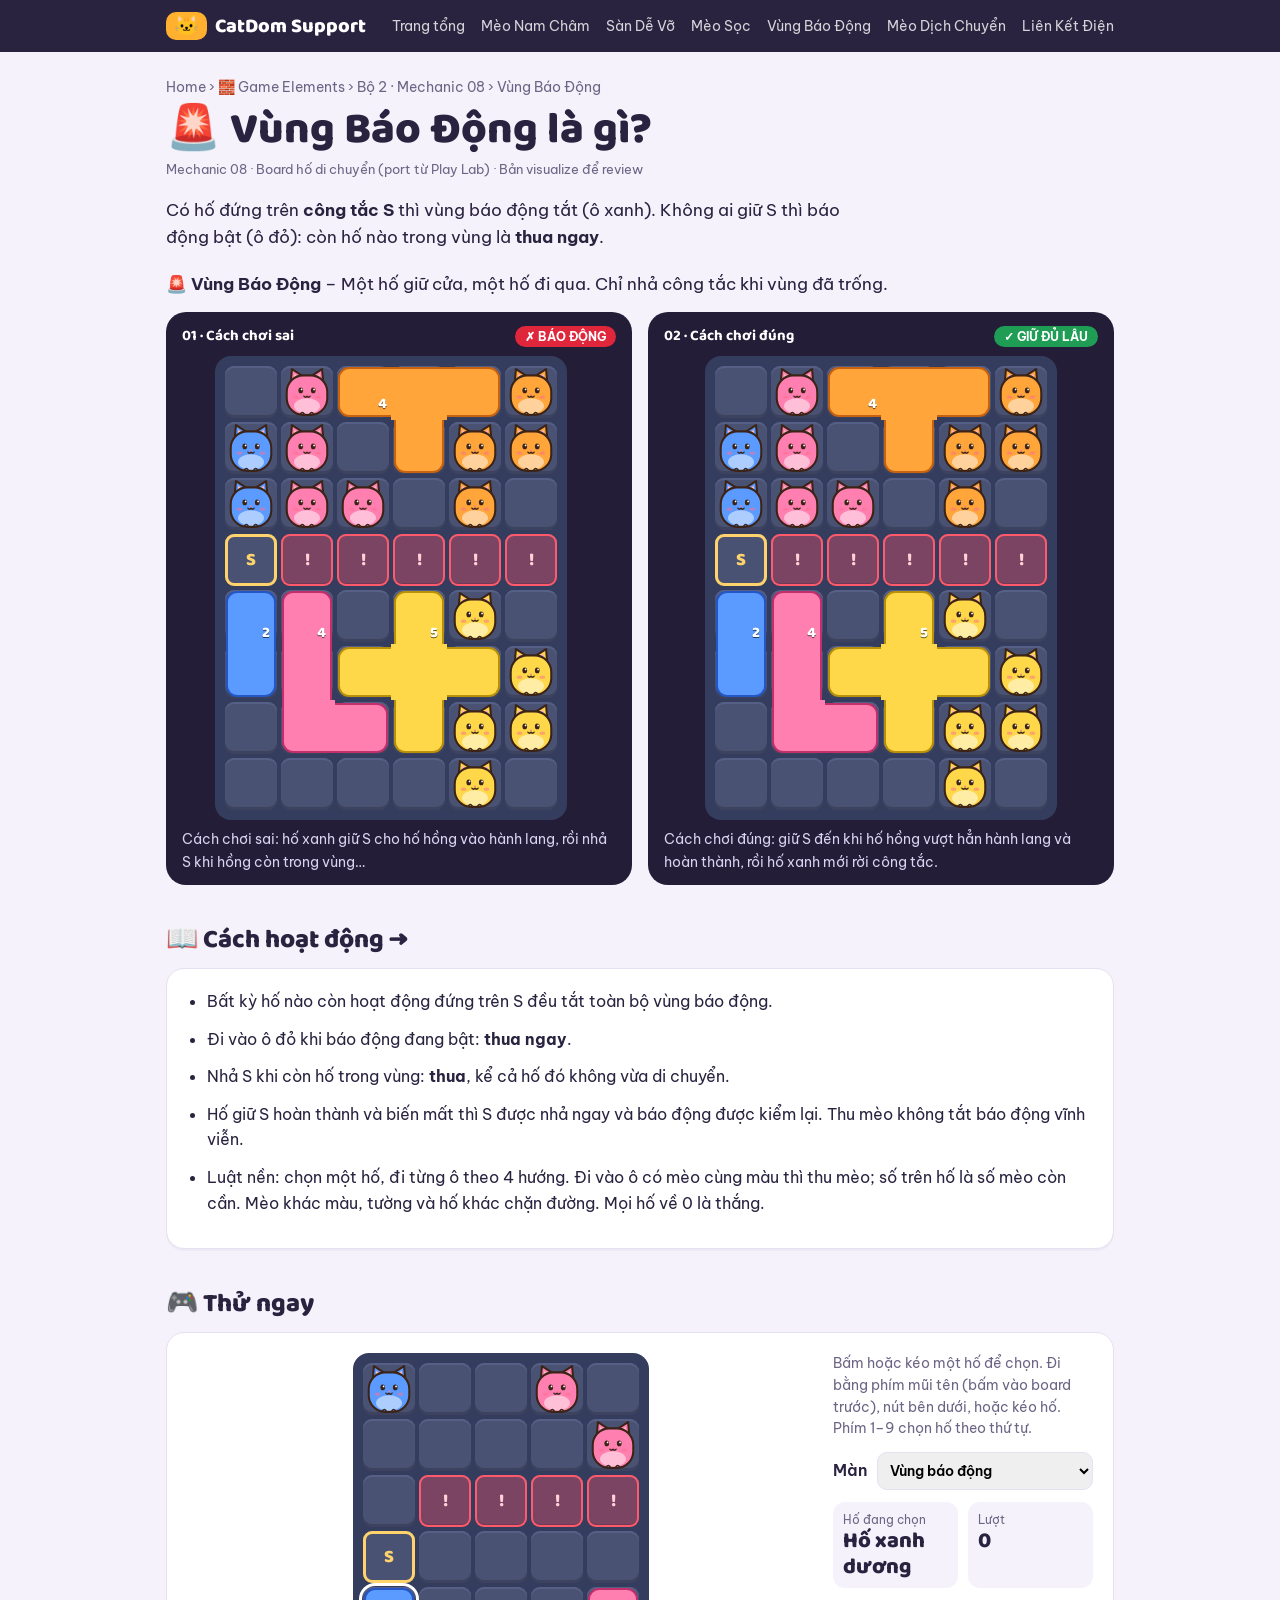
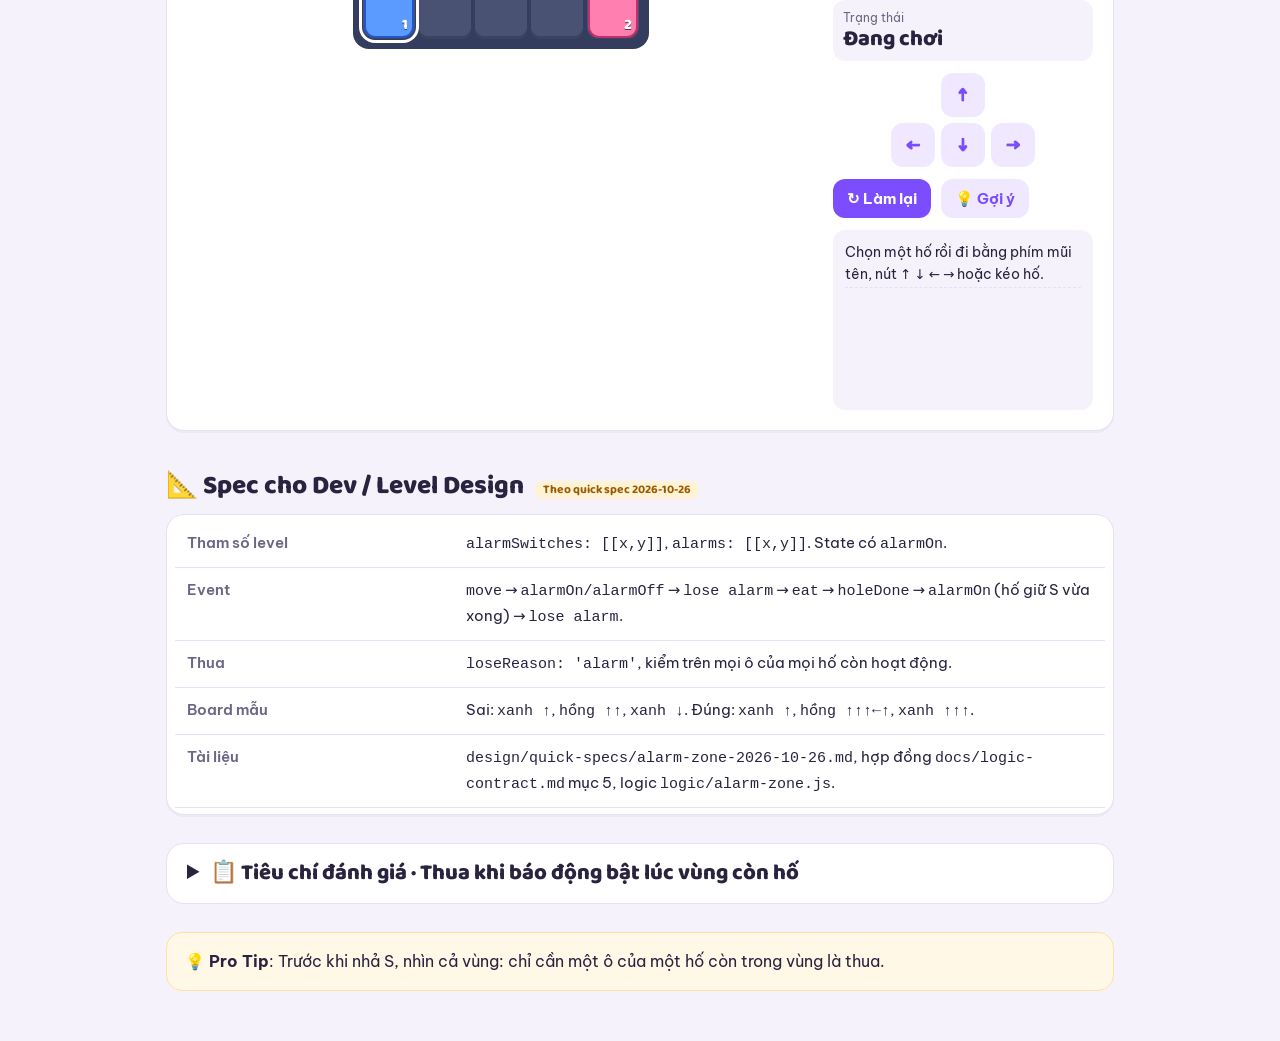
==== commit 9825d51e: "[worker] RB-12: RB-12: tiêu chí đánh giá chi tiết cho 05–10" ====
--- a/alarm-zone.html
+++ b/alarm-zone.html
@@ -85,12 +85,21 @@
   </div>
 
   <details class="review">
-    <summary>📋 Tiêu chí đánh giá · Hard fail khi báo động bật và vùng có hố</summary>
+    <summary>📋 Tiêu chí đánh giá · Thua khi báo động bật lúc vùng còn hố</summary>
     <div class="criteria">
-      <article><div class="n">01</div><h3>Hiểu sau vài thao tác?</h3><p>Cho Xanh đi lên một ô, nhấn S: toàn bộ ô đỏ chuyển xanh. Cho Hồng đi lên hai ô vào vùng, rồi cho Xanh đi xuống: vùng đỏ bật lại và màn thua.</p><p><b>Hỏi người chơi:</b> Hố nào đang giữ S? Trước khi nhả, còn hố nào nằm trong vùng báo động không?</p></article>
-      <article><div class="n">02</div><h3>Có case stuck / thua rõ ràng?</h3><p>Đi vào vùng đỏ khi S chưa được nhấn: thua ngay. Khi S được nhả, kiểm tra tất cả hố còn hoạt động: chỉ cần một hố còn nằm trong vùng thì thua, kể cả hố đó không vừa di chuyển.</p><p><b>Case an toàn:</b> Giữ công tắc đến khi hố đi qua đã ra khỏi toàn bộ vùng nguy hiểm hoặc hoàn thành và biến mất. Vùng trống thì có thể nhả S an toàn. Có thể bật/tắt lại nhiều lần.</p></article>
-      <article><div class="n">03</div><h3>Visual có dễ demo?</h3><p>S có viền vàng và nhãn GIỮ khi được nhấn. Đường nối từ S tới vùng thể hiện quan hệ. Ô đỏ có ! khi bật, ô xanh có dấu kiểm khi tắt; trạng thái trên board cập nhật ngay.</p><p><b>Cần quan sát:</b> Người xem có hiểu công tắc phải được giữ liên tục và việc thu mèo không mở đường vĩnh viễn không?</p></article>
-      <article><div class="n">04</div><h3>Thay đổi cách chơi ra sao?</h3><p>Người chơi dành một hố để hỗ trợ hố khác đi qua, rồi chỉ rút hố giữ khi tuyến đã an toàn.</p><p><b>Quyết định mới:</b> Chọn hố giữ S và thời điểm nhường đường. Hoàn thành hố giữ quá sớm cũng làm công tắc nhả và có thể gây thua.</p><p><b>Mật độ trên map:</b> Giới thiệu: một công tắc, một vùng và hai hố. Demo có case nhả sớm gây thua cùng case giữ đủ lâu để hoàn thành.</p><p><b>Rủi ro cần thử:</b> Cần nhìn rõ các ô vùng nguy hiểm kể cả khi báo động đang tắt. Nếu hố giữ hoàn thành trên S, phải biểu thị rõ công tắc vừa được nhả.</p></article>
+      <article><div class="n">01</div><h3>Có dễ hiểu không?</h3>
+        <p class="verdict"><b>Kết luận:</b> Vừa — hiểu sau 2 thao tác.</p>
+        <ul><li>Hố đứng lên công tắc S → vùng đỏ tắt → hố khác đi qua hành lang.</li><li>Dễ hiểu sai: hố giữ S hoàn thành và biến mất thì S <b>tự nhả</b>; thua cả khi hố trong vùng đứng yên.</li></ul>
+        <p><b>Hỏi người chơi:</b> "Nếu hố này rời S bây giờ, còn hố nào trong vùng đỏ không?"</p></article>
+      <article><div class="n">02</div><h3>Có case stuck / thua màn?</h3>
+        <p class="verdict"><b>Kiểu kết thúc:</b> Thua ngay.</p>
+        <ul><li><b>Điều kiện:</b> báo động bật (không hố nào đứng trên S) mà có bất kỳ hố nào có ô trong vùng → thua; kiểm sau khi hố đi và lần nữa sau khi thu mèo.</li><li><b>Trên board demo:</b> demo sai (7 nước): hố xanh giữ S cho hố hồng vào hành lang rồi nhả S khi hồng còn trong vùng → BÁO ĐỘNG.</li><li><b>An toàn:</b> giữ S tới khi hố trong vùng ra hẳn hoặc hoàn thành; hố giữ S đừng ăn mèo cuối khi còn hố trong vùng.</li></ul></article>
+      <article><div class="n">03</div><h3>Visual có dễ demo?</h3>
+        <p class="verdict"><b>Kết luận:</b> Dễ demo.</p>
+        <ul><li>Vùng đỏ sáng khi báo động bật, tắt khi có hố giữ S; công tắc S đổi trạng thái.</li><li><b>Rủi ro:</b> luật "hoàn thành thì tự nhả S" là bẫy ngầm, cần nói rõ trong demo.</li></ul></article>
+      <article><div class="n">04</div><h3>Tạo feeling khác không?</h3>
+        <p class="verdict"><b>Ưu tiên hay để dành:</b> <b>Để dành</b> hố giữ công tắc (đừng hoàn thành nó sớm).</p>
+        <ul><li><b>Cách chơi đổi:</b> phối hợp 2 hố; thứ tự "giữ – đi qua – nhả".</li><li><b>Tần suất trong map:</b> 1 công tắc + 1 hành lang; màn khó: hố giữ S cũng phải đi qua vùng, hoặc 2 công tắc.</li><li><b>Rủi ro cần playtest:</b> người chơi quên hố đứng yên trong vùng vẫn làm thua.</li></ul></article>
     </div>
   </details>
 
--- a/assets/catdom-kit.css
+++ b/assets/catdom-kit.css
@@ -70,6 +70,16 @@
 .hand{position:absolute;font-size:34px;z-index:7;opacity:0;pointer-events:none;filter:drop-shadow(0 3px 2px rgba(0,0,0,.4))}
 .nologic{position:absolute;inset:0;display:grid;place-items:center;text-align:center;padding:16px;z-index:8;
   background:rgba(35,29,56,.82);color:#fff;font:700 15px/1.4 "Be Vietnam Pro",sans-serif}
+/* Nút chạy demo một lần (chỉ hiện khi người xem bật giảm chuyển động). */
+.demo-play{position:absolute;left:50%;top:50%;transform:translate(-50%,-50%);z-index:20;padding:10px 18px;border:0;border-radius:999px;
+  background:#ffd84a;color:#2a1a00;font:800 16px "Baloo 2",sans-serif;cursor:pointer;box-shadow:0 4px 0 #c79a00}
+.demo-play[hidden]{display:none}
+.demo-play:hover{filter:brightness(1.06)}
+.demo-play:active{transform:translate(-50%,-48%)}
+/* Sau khi xem xong, nút dời xuống đáy board để không đè lên banner thắng/thua. */
+.demo-play.again{top:auto;bottom:12px;transform:translateX(-50%)}
+.demo-play.again:active{transform:translateX(-50%) translateY(2px)}
+.demo-play:focus-visible{outline:3px solid #fff;outline-offset:3px}
 
 /* ---------- vật thể mechanic ---------- */
 .zone{position:absolute;border:3px dashed #8be06b;border-radius:12px;background:rgba(139,224,107,.08);pointer-events:none}
@@ -107,7 +117,7 @@
 .mv-beam{border:2px dashed rgba(255,216,74,.55)}
 .mv-beam.on{background:rgba(255,216,74,.42);box-shadow:0 0 14px 3px rgba(255,216,74,.8);border-style:solid;color:#fff}
 .mv-range{position:absolute;border:2px dashed rgba(255,216,74,.85);border-radius:12px;background:rgba(255,216,74,.08);pointer-events:none}
-.hole-tag{position:absolute;right:4px;bottom:3px;color:#fff;font:800 15px/1 "Baloo 2",sans-serif;text-shadow:0 1px 0 rgba(0,0,0,.6)}
+.hole-tag{position:absolute;right:4px;bottom:3px;color:#fff;font:800 15px/1 "Baloo 2",sans-serif;text-shadow:0 1px 0 rgba(0,0,0,.6);z-index:2}
 .hole.sel{outline:3px solid #fff;outline-offset:2px}
 .hole.has-cells.sel,.hole:has(.hole-cell).sel{outline:none}
 .hole.sel .hole-cell{outline:3px solid #fff;outline-offset:2px}
@@ -128,6 +138,9 @@
 .criteria .n{font:800 13px "Baloo 2";color:var(--accent)}
 .criteria h3{font-size:17px}
 .criteria p{margin:6px 0 0;font-size:14.5px}
+.criteria ul{margin:6px 0 0;padding-left:18px;font-size:14.5px;line-height:1.5}
+.criteria li{margin:3px 0}
+.criteria .verdict{margin-top:4px;padding:6px 10px;background:var(--card);border-radius:10px}
 
 /* ---------- rules ---------- */
 ul.rules{padding-left:20px;margin:0}
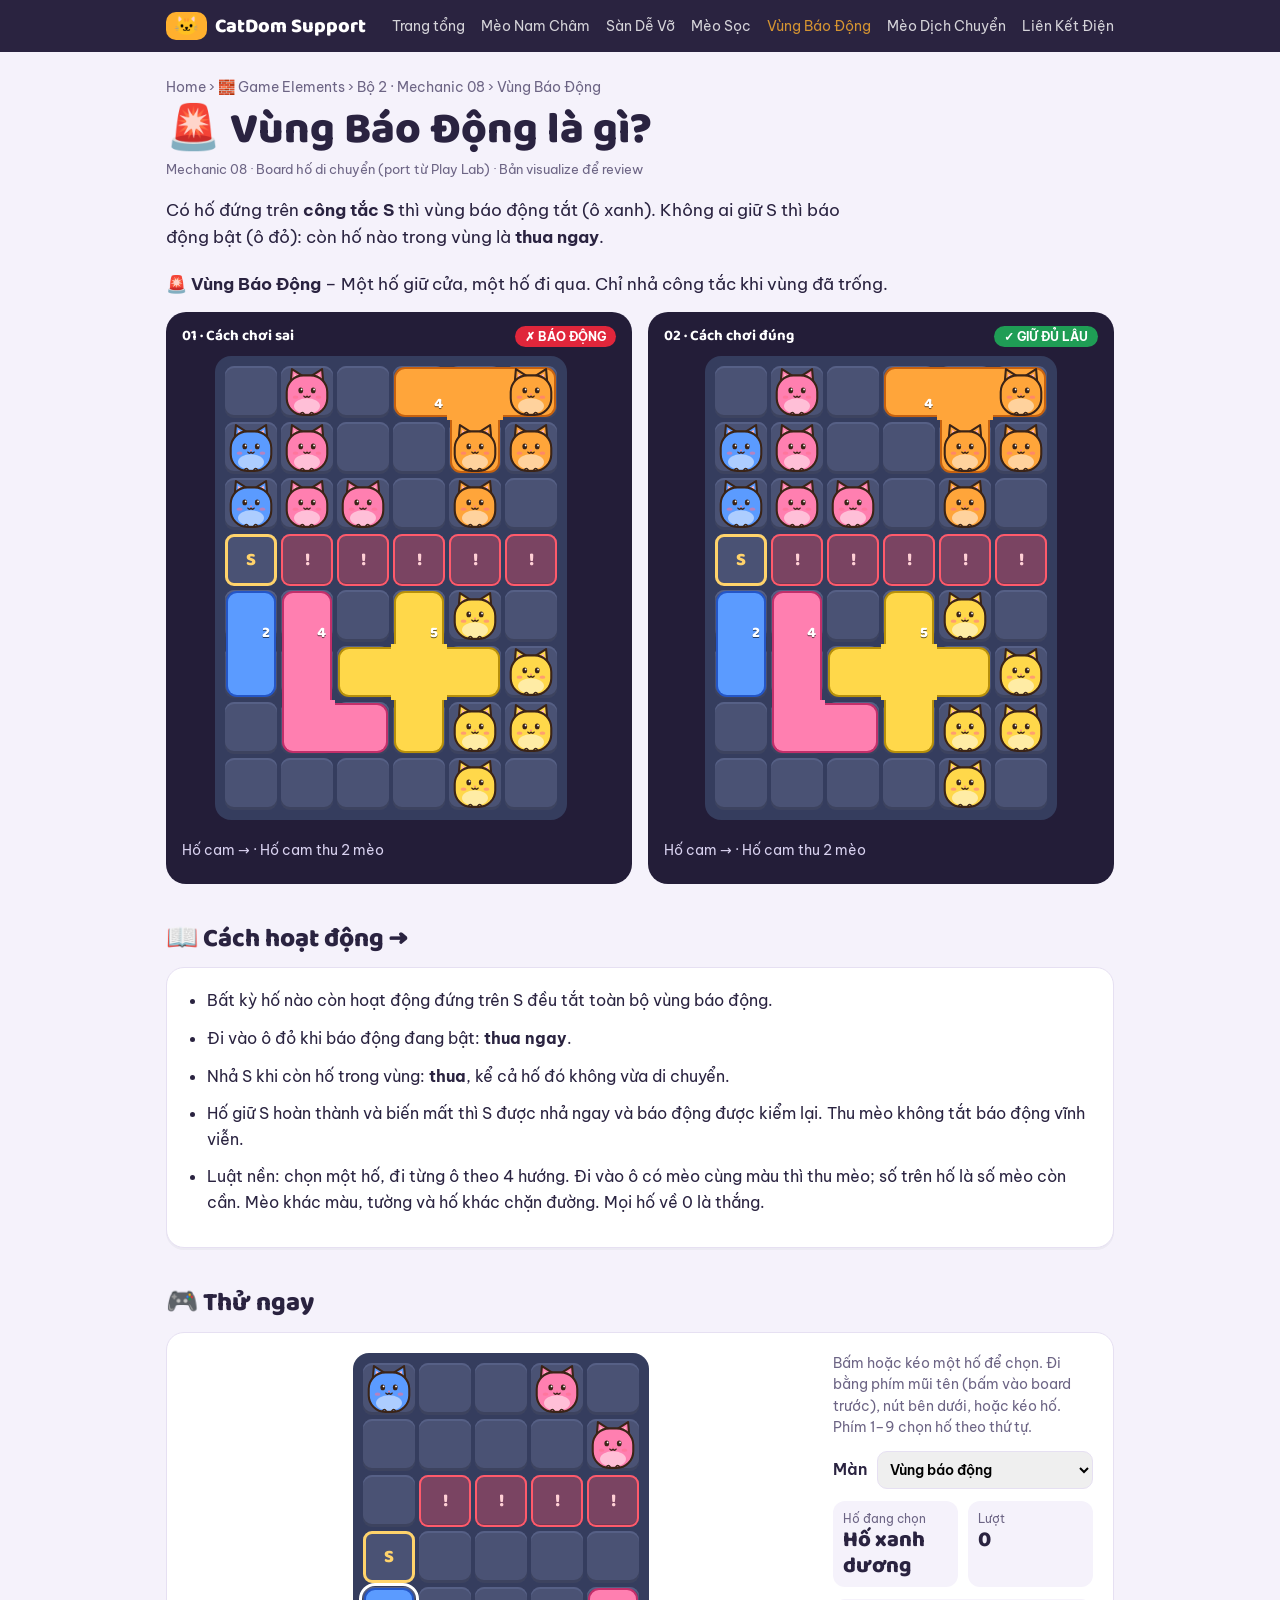
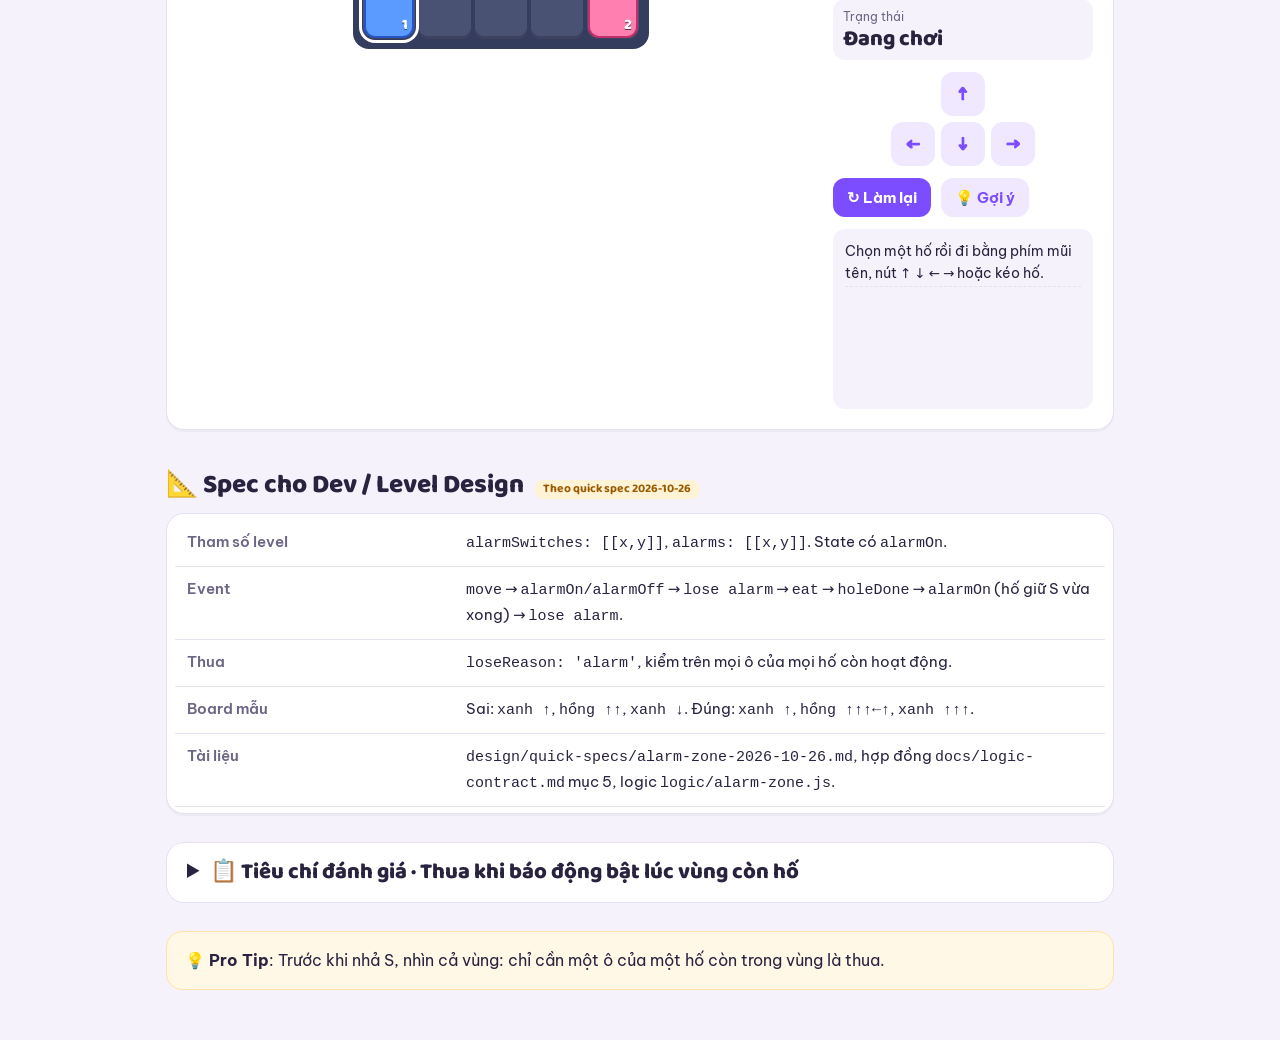
==== commit e1148053: "[worker] NAV-1: NAV-1: logo, nav, breadcrumb bấm được trên 10 trang mechanic" ====
--- a/alarm-zone.html
+++ b/alarm-zone.html
@@ -16,12 +16,12 @@
 </head>
 <body>
 <header class="topbar"><div class="in">
-  <div class="logo"><span>🐱</span> CatDom Support</div>
-  <nav><a href="index.html">Trang tổng</a><a href="magnet.html">Mèo Nam Châm</a><a href="fragile-floor.html">Sàn Dễ Vỡ</a><a href="stripe-cat.html">Mèo Sọc</a><a href="alarm-zone.html">Vùng Báo Động</a><a href="teleport-cat.html">Mèo Dịch Chuyển</a><a href="electric-link.html">Liên Kết Điện</a></nav>
+  <a class="logo" href="index.html"><span>🐱</span> CatDom Support</a>
+  <nav><a href="index.html">Trang tổng</a><a href="magnet.html">Mèo Nam Châm</a><a href="fragile-floor.html">Sàn Dễ Vỡ</a><a href="stripe-cat.html">Mèo Sọc</a><a href="alarm-zone.html" aria-current="page">Vùng Báo Động</a><a href="teleport-cat.html">Mèo Dịch Chuyển</a><a href="electric-link.html">Liên Kết Điện</a></nav>
 </div></header>
 
 <main>
-  <div class="crumb">Home › 🧱 Game Elements › Bộ 2 · Mechanic 08 › Vùng Báo Động</div>
+  <div class="crumb"><a href="index.html">Home</a> › <a href="index.html#magnet">🧱 Game Elements</a> › <a href="index.html#alarm-zone">Bộ 2 · Mechanic 08</a> › <span aria-current="page">Vùng Báo Động</span></div>
   <h1>🚨 Vùng Báo Động là gì?</h1>
   <div class="meta">Mechanic 08 · Board hố di chuyển (port từ Play Lab) · Bản visualize để review</div>
 
--- a/assets/catdom-kit.css
+++ b/assets/catdom-kit.css
@@ -10,12 +10,15 @@
 a{color:var(--accent)}
 .topbar{background:#2a2340;color:#fff}
 .topbar .in{max-width:980px;margin:auto;padding:12px 16px;display:flex;align-items:center;gap:10px}
-.logo{font:800 20px/1 "Baloo 2",sans-serif;display:flex;align-items:center;gap:8px}
+.logo{font:800 20px/1 "Baloo 2",sans-serif;display:flex;align-items:center;gap:8px;color:inherit;text-decoration:none}
 .logo span{background:#ffb02e;color:#2a2340;border-radius:10px;padding:4px 8px}
 .topbar nav{margin-left:auto;display:flex;gap:16px;font-size:14px;opacity:.8}
 .topbar nav a{color:#fff;text-decoration:none}
+.topbar nav a[aria-current="page"]{color:#ffb02e}
 main{max-width:980px;margin:auto;padding:16px 16px 64px}
 .crumb{font-size:14px;color:var(--muted);margin:8px 0 4px}
+.crumb a{color:inherit;text-decoration:none}
+.crumb a:hover{text-decoration:underline}
 h1{font:800 clamp(30px,5vw,44px)/1.1 "Baloo 2",sans-serif;margin:8px 0 4px}
 h2{font:800 26px/1.2 "Baloo 2",sans-serif;margin:40px 0 12px}
 h3{font:700 19px/1.3 "Baloo 2",sans-serif;margin:0 0 4px}
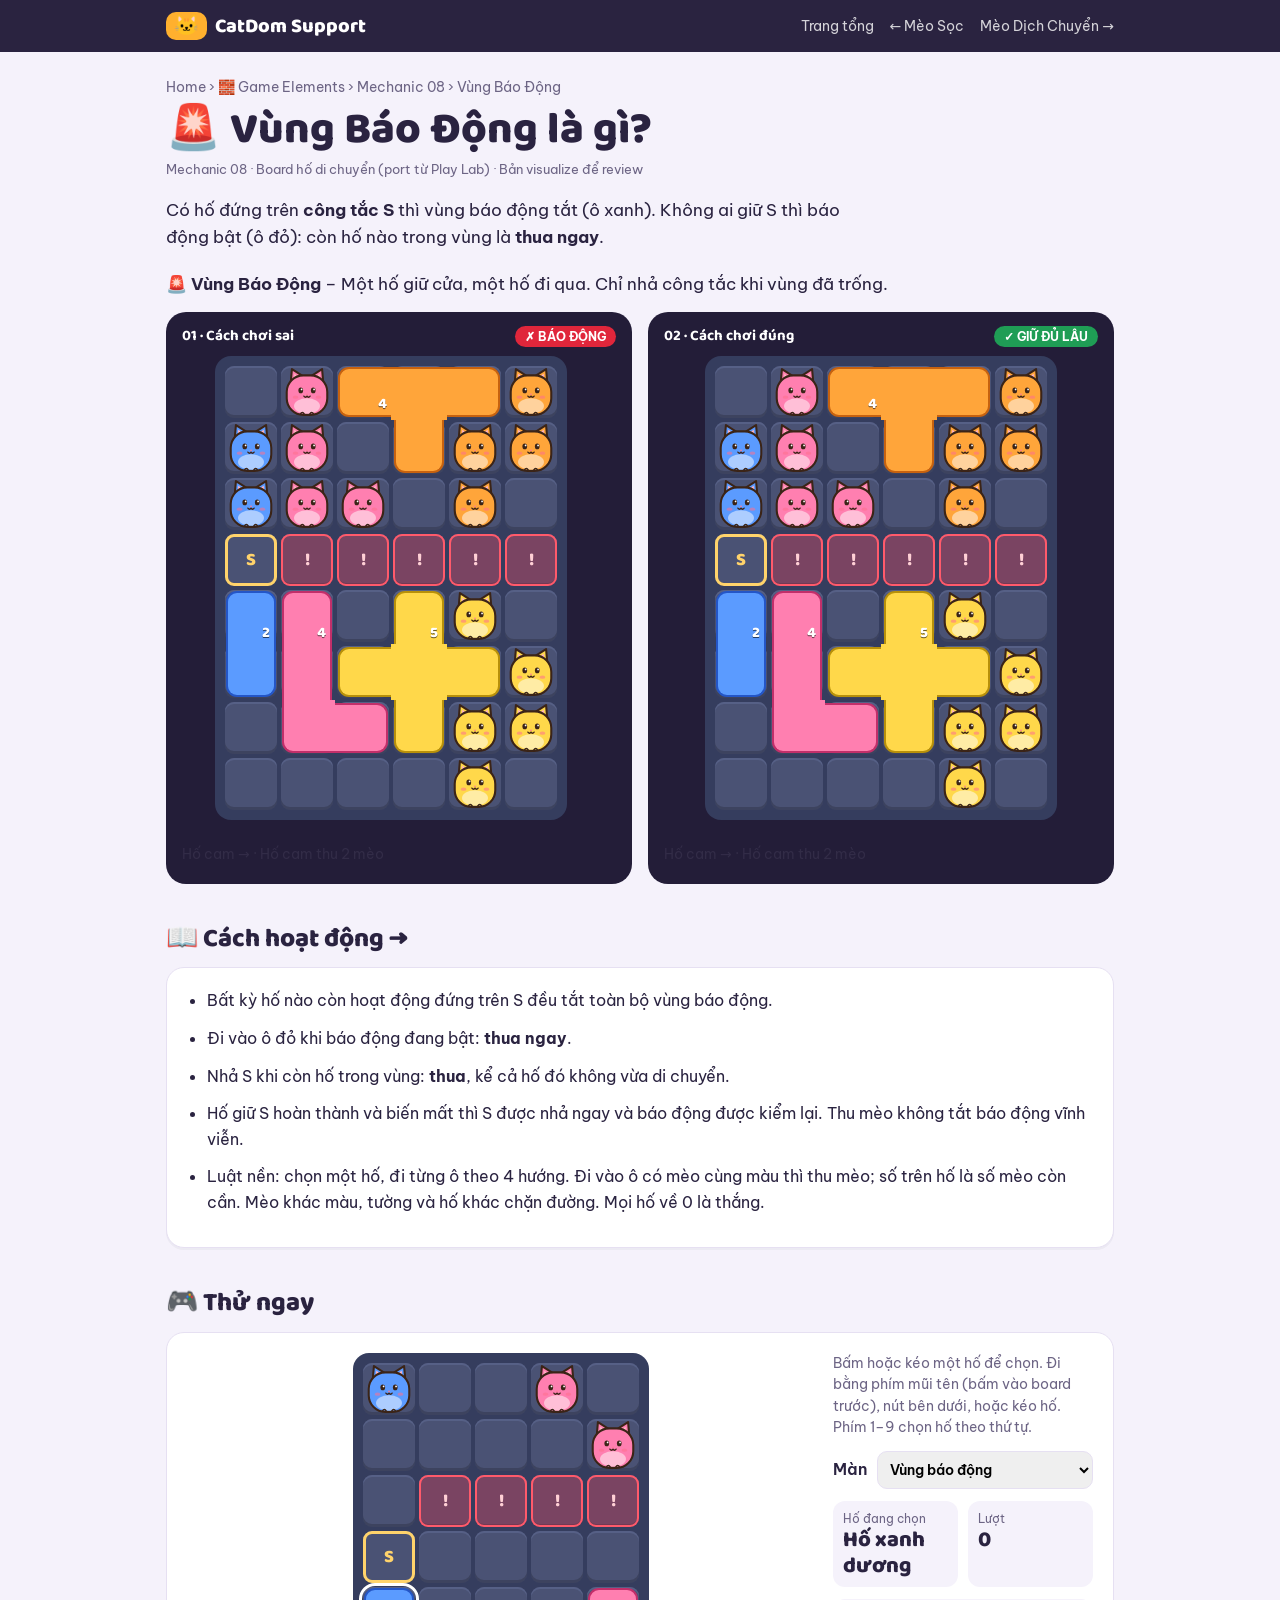
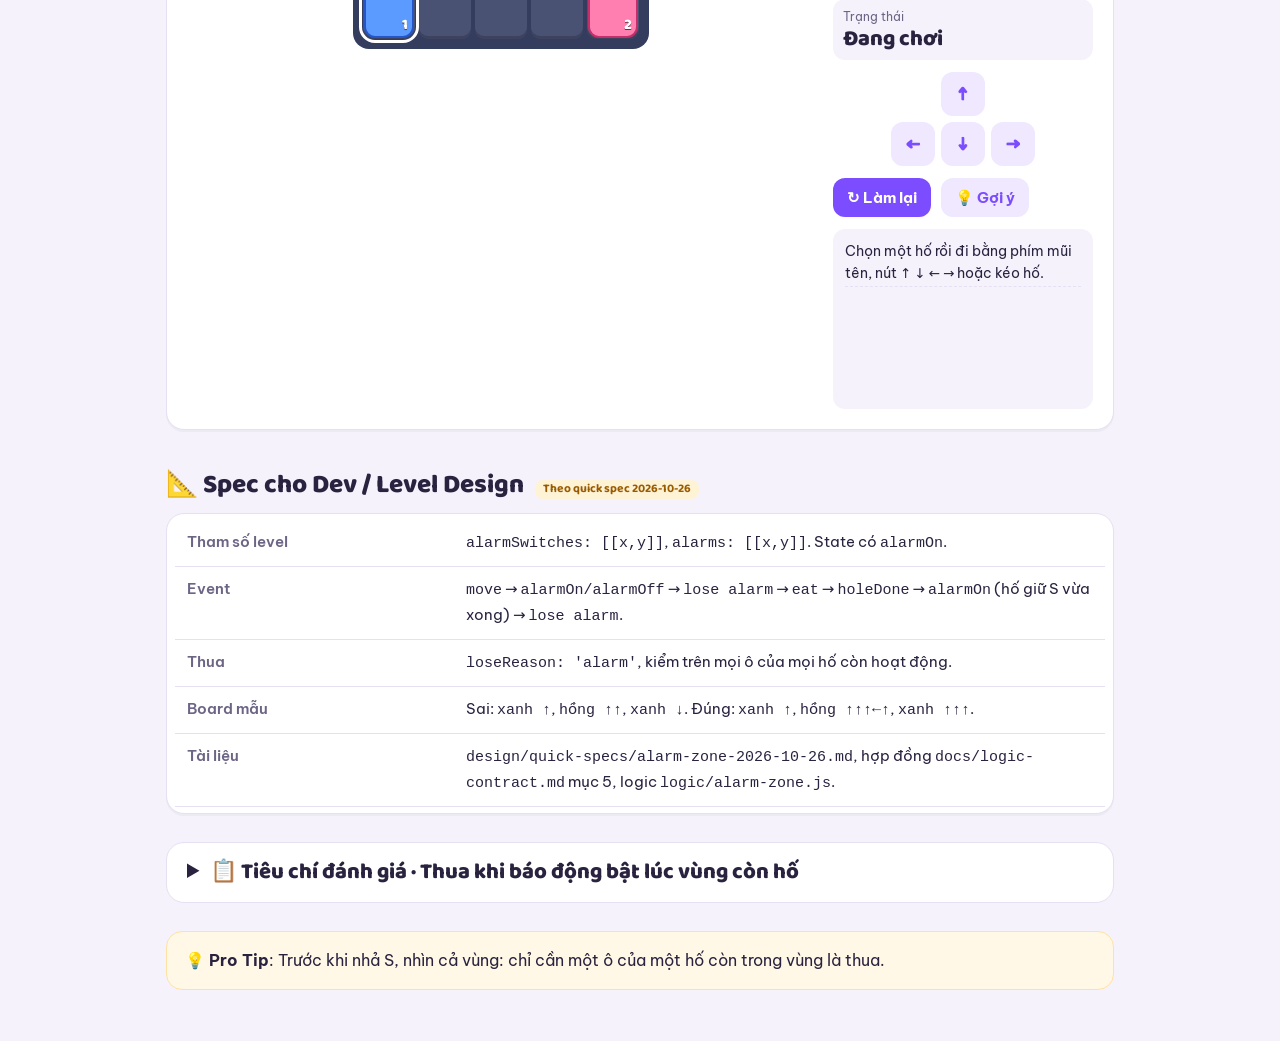
==== commit 5762e037: "[worker] NAV-2: NAV-2: gộp 10 mechanic, nav trước/sau, GIF gameplay mặc định trên trang chủ" ====
--- a/alarm-zone.html
+++ b/alarm-zone.html
@@ -17,11 +17,11 @@
 <body>
 <header class="topbar"><div class="in">
   <a class="logo" href="index.html"><span>🐱</span> CatDom Support</a>
-  <nav><a href="index.html">Trang tổng</a><a href="magnet.html">Mèo Nam Châm</a><a href="fragile-floor.html">Sàn Dễ Vỡ</a><a href="stripe-cat.html">Mèo Sọc</a><a href="alarm-zone.html" aria-current="page">Vùng Báo Động</a><a href="teleport-cat.html">Mèo Dịch Chuyển</a><a href="electric-link.html">Liên Kết Điện</a></nav>
+  <nav><a href="index.html">Trang tổng</a><a href="stripe-cat.html" rel="prev">← Mèo Sọc</a><a href="teleport-cat.html" rel="next">Mèo Dịch Chuyển →</a></nav>
 </div></header>
 
 <main>
-  <div class="crumb"><a href="index.html">Home</a> › <a href="index.html#magnet">🧱 Game Elements</a> › <a href="index.html#alarm-zone">Bộ 2 · Mechanic 08</a> › <span aria-current="page">Vùng Báo Động</span></div>
+  <div class="crumb"><a href="index.html">Home</a> › <a href="index.html#selfish">🧱 Game Elements</a> › <a href="index.html#alarm-zone">Mechanic 08</a> › <span aria-current="page">Vùng Báo Động</span></div>
   <h1>🚨 Vùng Báo Động là gì?</h1>
   <div class="meta">Mechanic 08 · Board hố di chuyển (port từ Play Lab) · Bản visualize để review</div>
 
